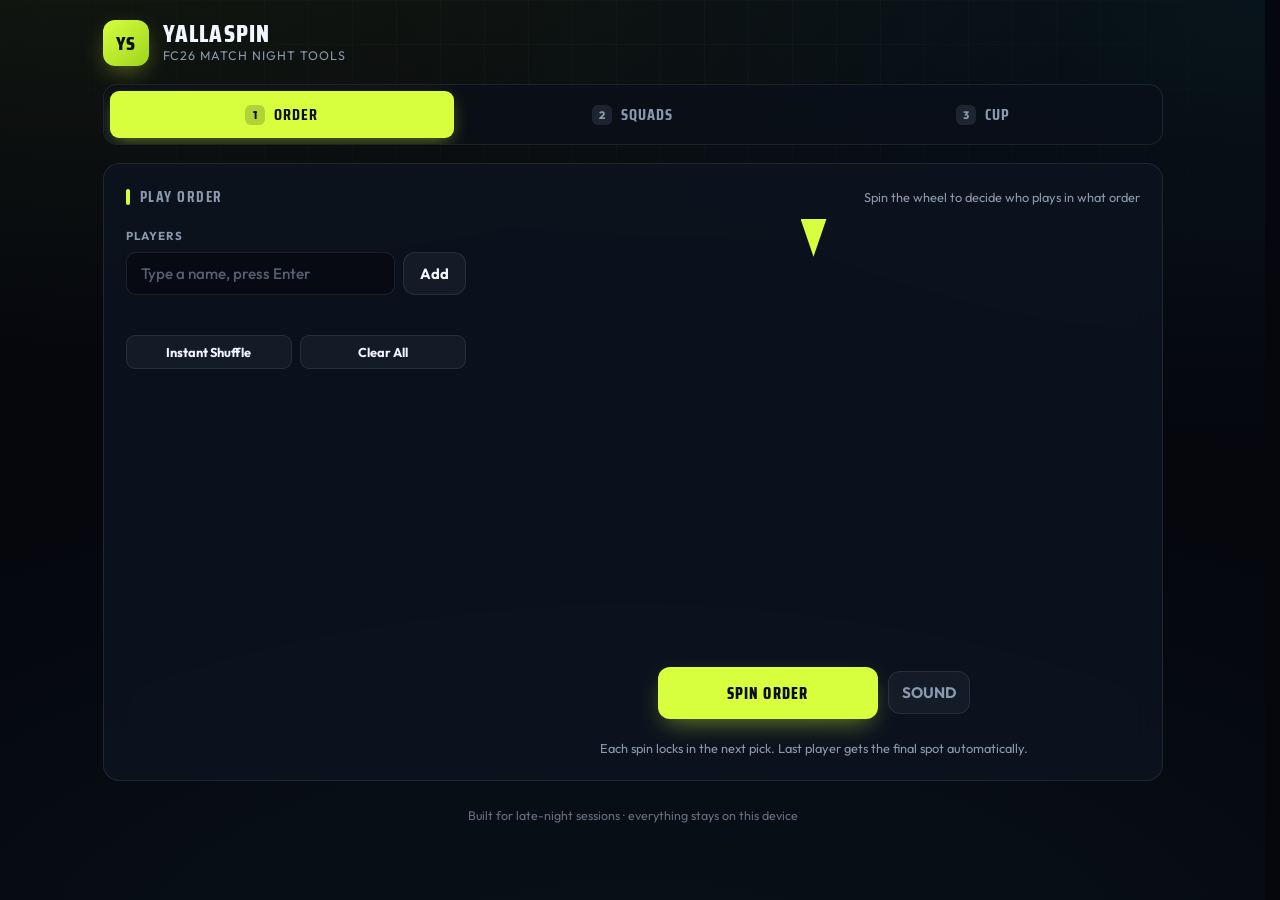
==== index.html @ de5d16e3 "rename app to YallaSpin" ====
<!DOCTYPE html>
<html lang="en">

<head>
  <meta charset="UTF-8" />
  <title>YallaSpin — FC26 Match Night</title>
  <meta name="viewport" content="width=device-width, initial-scale=1" />
  <meta name="description" content="Spin for order, draw your clubs, run the cup. YallaSpin sets up your FC26 match night in seconds." />
  <meta name="theme-color" content="#05070d" />
  <link rel="icon"
    href="data:image/svg+xml,%3Csvg xmlns='http://www.w3.org/2000/svg' viewBox='0 0 64 64'%3E%3Crect width='64' height='64' rx='14' fill='%23d7ff3e'/%3E%3Ctext x='32' y='42' font-family='Arial Black,sans-serif' font-size='24' font-weight='900' text-anchor='middle' fill='%230a0f1a'%3EYS%3C/text%3E%3C/svg%3E" />
  <link rel="stylesheet" href="style.css" />
</head>

<body>
  <div class="app">
    <!-- ========= HEADER ========= -->
    <header class="topbar">
      <div class="brand">
        <div class="brand-mark">YS</div>
        <div class="brand-text">
          <h1>YallaSpin</h1>
          <p>FC26 Match Night Tools</p>
        </div>
      </div>
    </header>

    <!-- ========= MODE TABS ========= -->
    <nav class="tabs" id="mode-tabs">
      <button type="button" class="active" data-tab="wheel" id="tab-btn-wheel">
        <span class="tab-step">1</span> Order
      </button>
      <button type="button" data-tab="picker" id="tab-btn-picker">
        <span class="tab-step">2</span> Squads
      </button>
      <button type="button" data-tab="tournament" id="tab-btn-tournament">
        <span class="tab-step">3</span> Cup
      </button>
    </nav>

    <!-- ========= TAB 1: PLAYER ORDER (WHEEL) ========= -->
    <main id="tab-wheel">
      <section class="card">
        <div class="card-header">
          <div class="card-title">Play Order</div>
          <div class="card-sub">Spin the wheel to decide who plays in what order</div>
        </div>
        <div class="card-body">
          <div class="wheel-layout">
            <div class="roster-column">
              <div class="field-group">
                <label class="field-label" for="quick-add">Players</label>
                <div class="quick-add">
                  <input type="text" id="quick-add" placeholder="Type a name, press Enter" autocomplete="off"
                    maxlength="24" />
                  <button type="button" id="add-player-btn" class="btn-secondary">Add</button>
                </div>
                <div id="player-inputs" class="roster-list"></div>
                <div class="roster-actions">
                  <button type="button" id="instant-shuffle-btn" class="btn-secondary btn-sm">Instant Shuffle</button>
                  <button type="button" id="clear-players-btn" class="btn-secondary btn-sm">Clear All</button>
                </div>
              </div>
            </div>

            <div class="wheel-stage">
              <div class="wheel-canvas-wrap">
                <div class="wheel-pointer"></div>
                <canvas id="wheel-canvas"></canvas>
              </div>
              <div class="wheel-controls">
                <button type="button" id="spin-wheel-btn" class="btn-primary">Spin Order</button>
                <button type="button" id="mute-sound-btn" class="icon-toggle" title="Toggle sound">SOUND</button>
              </div>
              <p class="wheel-hint" id="wheel-hint">Each spin locks in the next pick. Last player gets the final spot
                automatically.</p>
            </div>
          </div>

          <div id="winner-results" class="order-panel hidden">
            <div class="card-header" style="margin-bottom: 12px">
              <div class="card-title">The Order</div>
            </div>
            <div id="winner-list" class="order-list"></div>
            <div class="order-actions">
              <button type="button" id="copy-order-btn" class="btn-secondary btn-sm">Copy Order</button>
              <button type="button" id="clear-wheel-btn" class="btn-secondary btn-sm">Reset Order</button>
            </div>
          </div>
        </div>
      </section>
    </main>

    <!-- ========= TAB 2: TEAM PICKER ========= -->
    <main id="tab-picker" class="hidden">
      <section class="card">
        <div class="card-header">
          <div class="card-title">Squad Settings</div>
          <div class="card-sub">Player names carry over from the Order tab</div>
        </div>
        <div class="card-body">
          <div class="settings-grid">
            <div class="field-group">
              <label for="player-count" class="field-label">Number of Players</label>
              <input type="number" id="player-count" min="2" max="32" value="4" />
            </div>

            <div class="field-group">
              <label for="teams-per-player" class="field-label">Teams per Player</label>
              <input type="number" id="teams-per-player" min="1" max="5" value="1" />
            </div>

            <div class="field-group">
              <label class="field-label">Star Rating Range</label>
              <div class="rating-range">
                <select id="rating-min"></select>
                <span>&rarr;</span>
                <select id="rating-max"></select>
              </div>
            </div>
          </div>

          <div class="field-group field-full">
            <div class="field-label" style="display: flex; align-items: center; justify-content: space-between">
              <span>Leagues / Pools</span>
              <span class="league-toolbar">
                <button type="button" id="select-all-leagues" class="btn-ghost-danger btn-sm">All</button>
                <button type="button" id="clear-leagues" class="btn-ghost-danger btn-sm">None</button>
              </span>
            </div>
            <div id="league-list" class="league-list"></div>
          </div>

          <div class="toggle-row">
            <div class="toggle-item">
              <label class="toggle-label">
                <input type="checkbox" id="one-per-league" />
                One team per league
              </label>
            </div>
            <p class="hint">Everyone gets a club from a different league. Works with 1 team per player.</p>
          </div>

          <div class="actions-row">
            <button type="button" id="generate-btn" class="btn-primary">Spin Squads</button>
            <button type="button" id="clear-settings-btn" class="btn-secondary">Reset Everything</button>
          </div>

          <p id="message" class="message"></p>
        </div>
      </section>

      <section class="card">
        <div class="card-header">
          <div class="card-title">Your Squads</div>
          <div class="card-sub">Lock a squad to keep it on the next spin</div>
        </div>
        <div class="card-body">
          <div id="results" class="fut-grid">
            <p class="placeholder">Set your filters and hit <strong>SPIN SQUADS</strong></p>
          </div>
        </div>
      </section>
    </main>

    <!-- ========= TAB 3: TOURNAMENT ========= -->
    <main id="tab-tournament" class="hidden">
      <section class="card cup-setup" id="cup-setup-card">
        <header class="card-header">
          <div class="cup-setup-heading">
            <div class="card-title">Cup Setup</div>
            <div class="card-sub" id="cup-setup-sub">Built from your squads in step 2</div>
          </div>
          <button type="button" id="cup-setup-toggle" class="btn-secondary btn-sm cup-setup-toggle"
            aria-expanded="true" aria-controls="cup-setup-body">Hide</button>
        </header>
        <div class="card-body cup-setup-body" id="cup-setup-body">
          <div class="field-group">
            <span class="field-label">Who's Playing</span>
            <div class="participants-box">
              <div class="participants-hint" id="tournament-hint">
                <span>No squads yet &mdash; spin squads in step 2 first.</span>
              </div>
              <div id="participant-preview" class="participant-chips"></div>
            </div>
          </div>

          <div class="field-group">
            <span class="field-label">Format</span>
            <div class="format-seg" id="format-cards">
              <label class="format-seg-item">
                <input type="radio" name="tournament-type" value="knockout" checked>
                <span class="format-name">Knockout</span>
                <span class="format-desc">Win or go home &mdash; byes handled automatically</span>
              </label>
              <label class="format-seg-item">
                <input type="radio" name="tournament-type" value="groups">
                <span class="format-name">League Night</span>
                <span class="format-desc">One table, everyone plays everyone</span>
              </label>
              <label class="format-seg-item">
                <input type="radio" name="tournament-type" value="groups-knockout">
                <span class="format-name">Champions</span>
                <span class="format-desc">Groups first, then top two cross over</span>
              </label>
            </div>
          </div>

          <div class="cup-options">
            <label class="toggle-label">
              <input type="checkbox" id="groups-home-away" />
              Double-Leg Group Stage
            </label>
            <label class="toggle-label">
              <input type="checkbox" id="knockout-home-away" />
              Two-Legged Knockouts
            </label>
          </div>

          <div class="actions-row">
            <button type="button" id="tournament-use-last" class="btn-primary">Generate Cup</button>
            <button type="button" id="tournament-clear" class="btn-secondary">Reset Cup</button>
          </div>

          <p id="tournament-setup-message" class="message"></p>
        </div>
      </section>

      <section class="card hidden" id="groups-card">
        <div class="card-header">
          <div class="card-title">Group Stage</div>
          <div class="card-sub">Enter scores as you play &mdash; tables update live</div>
        </div>
        <div class="card-body">
          <div id="groups-legend"></div>
          <div id="groups-container" class="groups-grid"></div>
          <div id="groups-footer" class="groups-footer hidden">
            <button type="button" id="draw-knockout-btn" class="btn-primary">Draw Knockout From Standings</button>
          </div>
        </div>
      </section>

      <section class="card hidden" id="knockout-card">
        <div class="card-header">
          <div class="card-title">Knockout</div>
          <div class="card-sub">Tap in scores &mdash; winners advance automatically</div>
        </div>
        <div class="card-body">
          <div id="knockout-container"></div>
        </div>
      </section>
    </main>

    <footer class="app-footer">Built for late-night sessions &middot; everything stays on this device</footer>
  </div>

  <!-- ========= WINNER MODAL ========= -->
  <div id="winner-modal" class="modal-overlay hidden">
    <div class="modal-content">
      <div class="modal-kicker">On The Clock</div>
      <div id="modal-winner-rank">#1</div>
      <h2 id="modal-winner-name">Player</h2>
      <p class="modal-sub" id="modal-winner-sub">steps up first</p>
      <button type="button" id="close-modal-btn" class="btn-primary">Continue</button>
    </div>
  </div>

  <canvas id="confetti-canvas"></canvas>

  <script type="module" src="main.js"></script>
</body>

</html>
---- style.css ----
@import url("https://fonts.googleapis.com/css2?family=Outfit:wght@400;500;600;700;800&family=Saira+Condensed:wght@600;700;800&display=swap");

:root {
  --bg: #05070d;
  --bg-soft: #0a0f1a;
  --card: rgba(13, 20, 32, 0.82);
  --card-solid: #0d1420;
  --card-raised: rgba(20, 30, 48, 0.9);
  --line: rgba(148, 163, 184, 0.14);
  --line-bright: rgba(148, 163, 184, 0.3);
  --volt: #d7ff3e;
  --volt-soft: rgba(215, 255, 62, 0.12);
  --cyan: #38e1ff;
  --cyan-soft: rgba(56, 225, 255, 0.1);
  --text: #f2f6ff;
  --dim: #8b98ad;
  --danger: #ff5470;
  --danger-soft: rgba(255, 84, 112, 0.1);
  --gold: #ffd24a;
  --silver: #c9d4e3;
  --bronze: #e0955c;
  --radius: 16px;
  --radius-sm: 10px;
  --font-body: "Outfit", sans-serif;
  --font-display: "Saira Condensed", "Outfit", sans-serif;
}

* {
  box-sizing: border-box;
  margin: 0;
  padding: 0;
  font-family: var(--font-body);
}

html {
  scrollbar-gutter: stable;
}

body {
  min-height: 100vh;
  background-color: var(--bg);
  background-image:
    radial-gradient(ellipse 80% 50% at 10% -10%, rgba(215, 255, 62, 0.07), transparent),
    radial-gradient(ellipse 70% 50% at 100% 0%, rgba(56, 225, 255, 0.06), transparent),
    radial-gradient(ellipse 90% 60% at 50% 110%, rgba(56, 225, 255, 0.05), transparent);
  background-attachment: fixed;
  color: var(--text);
  line-height: 1.5;
  padding: 20px 16px 40px;
}

body::before {
  content: "";
  position: fixed;
  inset: 0;
  background-image:
    linear-gradient(rgba(148, 163, 184, 0.035) 1px, transparent 1px),
    linear-gradient(90deg, rgba(148, 163, 184, 0.035) 1px, transparent 1px);
  background-size: 44px 44px;
  mask-image: radial-gradient(ellipse 90% 70% at 50% 0%, black 20%, transparent 75%);
  -webkit-mask-image: radial-gradient(ellipse 90% 70% at 50% 0%, black 20%, transparent 75%);
  pointer-events: none;
  z-index: 0;
}

.display {
  font-family: var(--font-display);
  text-transform: uppercase;
  letter-spacing: 0.03em;
}

.hidden {
  display: none !important;
}

/* ========= APP SHELL ========= */
.app {
  position: relative;
  z-index: 1;
  width: 100%;
  max-width: 1060px;
  margin: 0 auto;
  display: flex;
  flex-direction: column;
  gap: 18px;
  animation: appIn 0.5s cubic-bezier(0.16, 1, 0.3, 1);
}

@keyframes appIn {
  from {
    opacity: 0;
    transform: translateY(14px);
  }
  to {
    opacity: 1;
    transform: translateY(0);
  }
}

/* ========= TOP BAR ========= */
.topbar {
  display: flex;
  align-items: center;
  justify-content: space-between;
  gap: 16px;
  flex-wrap: wrap;
}

.brand {
  display: flex;
  align-items: center;
  gap: 14px;
}

.brand-mark {
  width: 46px;
  height: 46px;
  border-radius: 12px;
  background: linear-gradient(135deg, var(--volt), #9fd41e);
  color: #0a0f1a;
  font-family: var(--font-display);
  font-weight: 800;
  font-size: 1.25rem;
  display: grid;
  place-items: center;
  box-shadow: 0 8px 24px -6px rgba(215, 255, 62, 0.45);
}

.brand-text h1 {
  font-family: var(--font-display);
  font-size: 1.55rem;
  font-weight: 800;
  text-transform: uppercase;
  letter-spacing: 0.05em;
  line-height: 1.1;
}

.brand-text p {
  font-size: 0.78rem;
  color: var(--dim);
  letter-spacing: 0.08em;
  text-transform: uppercase;
}

/* ========= TABS ========= */
.tabs {
  display: flex;
  gap: 6px;
  padding: 6px;
  background: rgba(10, 15, 26, 0.8);
  border: 1px solid var(--line);
  border-radius: 14px;
  overflow-x: auto;
  scrollbar-width: none;
  backdrop-filter: blur(12px);
}

.tabs::-webkit-scrollbar {
  display: none;
}

.tabs button {
  flex: 1;
  min-width: max-content;
  display: inline-flex;
  align-items: center;
  justify-content: center;
  gap: 9px;
  padding: 11px 18px;
  border: none;
  border-radius: 9px;
  background: transparent;
  color: var(--dim);
  font-family: var(--font-display);
  font-size: 1rem;
  font-weight: 700;
  text-transform: uppercase;
  letter-spacing: 0.06em;
  cursor: pointer;
  transition: all 0.2s ease;
  white-space: nowrap;
}

.tabs button:hover {
  color: var(--text);
  background: rgba(148, 163, 184, 0.07);
}

.tabs button.active {
  background: var(--volt);
  color: #0a0f1a;
  box-shadow: 0 6px 18px -4px rgba(215, 255, 62, 0.45);
}

.tab-step {
  width: 20px;
  height: 20px;
  border-radius: 6px;
  display: inline-grid;
  place-items: center;
  font-family: var(--font-body);
  font-size: 0.68rem;
  font-weight: 800;
  background: rgba(148, 163, 184, 0.15);
  color: inherit;
}

.tabs button.active .tab-step {
  background: rgba(10, 15, 26, 0.18);
}

/* ========= CARDS ========= */
.card {
  background: var(--card);
  border: 1px solid var(--line);
  border-radius: var(--radius);
  padding: 22px;
  backdrop-filter: blur(14px);
  transition: border-color 0.2s ease;
}

.card + .card,
main > .card + .card {
  margin-top: 18px;
}

.card-header {
  display: flex;
  align-items: center;
  justify-content: space-between;
  gap: 12px;
  margin-bottom: 18px;
}

.card-title {
  display: flex;
  align-items: center;
  gap: 10px;
  font-family: var(--font-display);
  font-size: 0.95rem;
  font-weight: 700;
  text-transform: uppercase;
  letter-spacing: 0.1em;
  color: var(--dim);
}

.card-title::before {
  content: "";
  width: 4px;
  height: 16px;
  border-radius: 2px;
  background: var(--volt);
}

.card-sub {
  font-size: 0.8rem;
  color: var(--dim);
}

.card-body {
  display: flex;
  flex-direction: column;
  gap: 16px;
}

/* ========= FORMS ========= */
.settings-grid {
  display: grid;
  grid-template-columns: repeat(auto-fit, minmax(180px, 1fr));
  gap: 16px;
}

.field-group {
  display: flex;
  flex-direction: column;
  gap: 8px;
}

.field-group.field-full {
  grid-column: 1 / -1;
}

.field-label {
  font-size: 0.72rem;
  font-weight: 700;
  text-transform: uppercase;
  letter-spacing: 0.1em;
  color: var(--dim);
}

input[type="number"],
input[type="text"],
select {
  width: 100%;
  padding: 11px 14px;
  border-radius: var(--radius-sm);
  border: 1px solid var(--line);
  background: rgba(5, 7, 13, 0.6);
  color: var(--text);
  font-size: 0.95rem;
  font-weight: 500;
  outline: none;
  transition: border-color 0.2s ease, box-shadow 0.2s ease;
}

input[type="number"]::-webkit-outer-spin-button,
input[type="number"]::-webkit-inner-spin-button {
  -webkit-appearance: none;
  margin: 0;
}

input[type="number"] {
  -moz-appearance: textfield;
  appearance: textfield;
}

select {
  appearance: none;
  -webkit-appearance: none;
  background-image: url("data:image/svg+xml,%3Csvg xmlns='http://www.w3.org/2000/svg' width='12' height='8' viewBox='0 0 12 8'%3E%3Cpath d='M1 1l5 5 5-5' stroke='%238b98ad' stroke-width='2' fill='none' stroke-linecap='round'/%3E%3C/svg%3E");
  background-repeat: no-repeat;
  background-position: right 14px center;
  padding-right: 36px;
  cursor: pointer;
}

input:focus,
select:focus {
  border-color: var(--volt);
  box-shadow: 0 0 0 3px rgba(215, 255, 62, 0.15);
}

input::placeholder {
  color: rgba(139, 152, 173, 0.6);
}

.rating-range {
  display: flex;
  align-items: center;
  gap: 8px;
}

.rating-range span {
  color: var(--dim);
  font-weight: 700;
}

/* Toggle switch */
.toggle-row {
  display: flex;
  flex-wrap: wrap;
  gap: 12px 28px;
  padding: 16px 18px;
  background: rgba(5, 7, 13, 0.45);
  border: 1px dashed var(--line);
  border-radius: var(--radius-sm);
}

.toggle-item {
  display: flex;
  align-items: center;
  gap: 12px;
}

.toggle-label {
  display: flex;
  align-items: center;
  gap: 12px;
  font-weight: 600;
  font-size: 0.92rem;
  cursor: pointer;
  user-select: none;
}

.toggle-label input[type="checkbox"] {
  appearance: none;
  -webkit-appearance: none;
  width: 42px;
  height: 24px;
  border-radius: 100px;
  background: #1b2536;
  border: 1px solid var(--line);
  position: relative;
  cursor: pointer;
  transition: all 0.25s ease;
  flex-shrink: 0;
}

.toggle-label input[type="checkbox"]::after {
  content: "";
  position: absolute;
  top: 2px;
  left: 2px;
  width: 18px;
  height: 18px;
  border-radius: 50%;
  background: #8b98ad;
  transition: all 0.25s cubic-bezier(0.34, 1.56, 0.64, 1);
}

.toggle-label input[type="checkbox"]:checked {
  background: var(--volt);
  border-color: var(--volt);
}

.toggle-label input[type="checkbox"]:checked::after {
  left: 20px;
  background: #0a0f1a;
}

.hint {
  font-size: 0.8rem;
  color: var(--dim);
}

/* ========= LEAGUE CHIPS ========= */
.league-toolbar {
  display: flex;
  gap: 8px;
}

.league-list {
  display: flex;
  flex-wrap: wrap;
  gap: 8px;
}

.league-chip {
  display: inline-flex;
  align-items: center;
  gap: 8px;
  padding: 9px 14px;
  border-radius: var(--radius-sm);
  background: rgba(5, 7, 13, 0.5);
  border: 1px solid var(--line);
  font-size: 0.86rem;
  font-weight: 600;
  cursor: pointer;
  user-select: none;
  transition: all 0.18s ease;
}

.league-chip input {
  display: none;
}

.league-chip .chip-count {
  font-size: 0.72rem;
  font-weight: 800;
  color: var(--dim);
  background: rgba(148, 163, 184, 0.12);
  padding: 1px 7px;
  border-radius: 100px;
}

.league-chip:hover {
  border-color: var(--line-bright);
  transform: translateY(-1px);
}

.league-chip:has(input:checked) {
  background: var(--volt-soft);
  border-color: rgba(215, 255, 62, 0.55);
  color: var(--volt);
}

.league-chip:has(input:checked) .chip-count {
  background: rgba(215, 255, 62, 0.15);
  color: var(--volt);
}

.league-chip:has(input:checked)::before {
  content: "";
  width: 7px;
  height: 7px;
  border-radius: 50%;
  background: var(--volt);
  box-shadow: 0 0 8px rgba(215, 255, 62, 0.8);
}

/* ========= BUTTONS ========= */
button {
  padding: 12px 22px;
  border-radius: 12px;
  font-size: 0.92rem;
  font-weight: 700;
  cursor: pointer;
  border: 1px solid transparent;
  transition: all 0.18s ease;
  display: inline-flex;
  align-items: center;
  justify-content: center;
  gap: 8px;
  user-select: none;
}

button:disabled {
  opacity: 0.45;
  cursor: not-allowed;
  transform: none !important;
  box-shadow: none !important;
}

.btn-primary {
  background: var(--volt);
  color: #0a0f1a;
  font-family: var(--font-display);
  font-size: 1.02rem;
  font-weight: 800;
  text-transform: uppercase;
  letter-spacing: 0.07em;
  box-shadow: 0 10px 24px -8px rgba(215, 255, 62, 0.5);
}

.btn-primary:hover:not(:disabled) {
  transform: translateY(-2px);
  filter: brightness(1.06);
  box-shadow: 0 14px 28px -8px rgba(215, 255, 62, 0.55);
}

.btn-primary:active:not(:disabled) {
  transform: translateY(0);
}

.btn-secondary {
  background: rgba(148, 163, 184, 0.07);
  color: var(--text);
  border-color: var(--line);
}

.btn-secondary:hover:not(:disabled) {
  background: rgba(148, 163, 184, 0.14);
  border-color: var(--line-bright);
}

.btn-ghost-danger {
  background: transparent;
  color: var(--dim);
  border-color: transparent;
  padding: 8px 10px;
  border-radius: 8px;
}

.btn-ghost-danger:hover:not(:disabled) {
  color: var(--danger);
  background: var(--danger-soft);
}

.btn-sm {
  padding: 8px 14px;
  font-size: 0.8rem;
  border-radius: 9px;
}

.actions-row {
  display: flex;
  flex-wrap: wrap;
  gap: 12px;
}

/* ========= STATUS MESSAGES ========= */
.message {
  display: none;
  padding: 12px 16px;
  border-radius: var(--radius-sm);
  font-size: 0.88rem;
  font-weight: 600;
  border-left: 3px solid transparent;
}

.message:not(:empty) {
  display: block;
}

.message--error {
  background: var(--danger-soft);
  border-left-color: var(--danger);
  color: #ffaabb;
}

.message--success {
  background: var(--volt-soft);
  border-left-color: var(--volt);
  color: var(--volt);
}

/* ========= WHEEL TAB ========= */
.wheel-layout {
  display: grid;
  grid-template-columns: 340px 1fr;
  gap: 22px;
  align-items: start;
}

@media (max-width: 820px) {
  .wheel-layout {
    grid-template-columns: 1fr;
  }
}

.roster-list {
  display: flex;
  flex-direction: column;
  gap: 8px;
}

.roster-item {
  display: flex;
  align-items: center;
  gap: 10px;
  padding: 4px 4px 4px 12px;
  background: rgba(5, 7, 13, 0.5);
  border: 1px solid var(--line);
  border-radius: var(--radius-sm);
  transition: border-color 0.2s ease;
  animation: rowIn 0.25s ease-out backwards;
}

@keyframes rowIn {
  from {
    opacity: 0;
    transform: translateX(-8px);
  }
  to {
    opacity: 1;
    transform: translateX(0);
  }
}

.roster-item:hover {
  border-color: var(--line-bright);
}

.roster-dot {
  width: 10px;
  height: 10px;
  border-radius: 50%;
  flex-shrink: 0;
}

.roster-item input {
  flex: 1;
  min-width: 0;
  border: none;
  background: transparent;
  padding: 9px 4px;
  font-weight: 600;
}

.roster-item input:focus {
  box-shadow: none;
}

.quick-add {
  display: flex;
  gap: 8px;
  margin-bottom: 12px;
}

.quick-add input {
  flex: 1;
}

.quick-add button {
  padding: 11px 16px;
}

.roster-actions {
  display: flex;
  gap: 8px;
  margin-top: 12px;
}

.roster-actions button {
  flex: 1;
}

.wheel-stage {
  display: flex;
  flex-direction: column;
  align-items: center;
  gap: 20px;
}

.wheel-canvas-wrap {
  position: relative;
  width: 100%;
  max-width: 420px;
  aspect-ratio: 1;
}

#wheel-canvas {
  width: 100%;
  height: 100%;
  filter: drop-shadow(0 20px 40px rgba(0, 0, 0, 0.55));
}

.wheel-pointer {
  position: absolute;
  top: -8px;
  left: 50%;
  transform: translateX(-50%);
  width: 26px;
  height: 38px;
  background: var(--volt);
  clip-path: polygon(0% 0%, 100% 0%, 50% 100%);
  z-index: 10;
  filter: drop-shadow(0 6px 10px rgba(0, 0, 0, 0.5));
}

.wheel-controls {
  display: flex;
  align-items: center;
  gap: 10px;
}

#spin-wheel-btn {
  min-width: 220px;
}

.icon-toggle {
  padding: 11px 13px;
  border-radius: 12px;
  background: rgba(148, 163, 184, 0.07);
  border: 1px solid var(--line);
  color: var(--dim);
  font-size: 0.95rem;
}

.icon-toggle.on {
  color: var(--volt);
  border-color: rgba(215, 255, 62, 0.4);
  background: var(--volt-soft);
}

.wheel-hint {
  font-size: 0.8rem;
  color: var(--dim);
  text-align: center;
}

/* Order results */
.order-panel {
  margin-top: 18px;
}

.order-list {
  display: flex;
  flex-direction: column;
  gap: 8px;
}

.order-row {
  display: flex;
  align-items: center;
  gap: 14px;
  padding: 12px 16px;
  background: rgba(5, 7, 13, 0.5);
  border: 1px solid var(--line);
  border-radius: var(--radius-sm);
  animation: rowIn 0.3s ease-out backwards;
}

.rank-badge {
  width: 34px;
  height: 34px;
  border-radius: 10px;
  display: grid;
  place-items: center;
  font-family: var(--font-display);
  font-weight: 800;
  font-size: 1rem;
  background: rgba(148, 163, 184, 0.12);
  color: var(--dim);
  flex-shrink: 0;
}

.rank-badge--1 { background: var(--volt); color: #0a0f1a; box-shadow: 0 4px 14px -2px rgba(215, 255, 62, 0.5); }
.rank-badge--2 { background: var(--silver); color: #0a0f1a; }
.rank-badge--3 { background: var(--bronze); color: #0a0f1a; }

.order-name {
  font-weight: 700;
  font-size: 1rem;
  flex: 1;
}

.order-tag {
  font-size: 0.72rem;
  font-weight: 700;
  text-transform: uppercase;
  letter-spacing: 0.08em;
  color: var(--dim);
}

.order-actions {
  display: flex;
  gap: 10px;
  margin-top: 14px;
}

.order-actions button {
  flex: 1;
}

/* ========= TEAM PICKER ========= */
.fut-grid {
  display: grid;
  grid-template-columns: repeat(auto-fill, minmax(min(100%, 250px), 1fr));
  gap: 16px;
}

.placeholder {
  grid-column: 1 / -1;
  text-align: center;
  padding: 48px 20px;
  color: var(--dim);
  border: 1px dashed var(--line);
  border-radius: var(--radius);
  font-size: 0.92rem;
}

.placeholder strong {
  color: var(--volt);
}

.fut-card {
  position: relative;
  display: flex;
  flex-direction: column;
  gap: 12px;
  padding: 16px;
  border-radius: 16px;
  background: linear-gradient(165deg, rgba(21, 31, 50, 0.95), rgba(9, 13, 22, 0.97));
  border: 1px solid var(--line);
  overflow: hidden;
  animation: cardIn 0.45s cubic-bezier(0.16, 1, 0.3, 1) backwards;
  transition: transform 0.2s ease, border-color 0.2s ease, box-shadow 0.2s ease;
}

@keyframes cardIn {
  from {
    opacity: 0;
    transform: translateY(16px) scale(0.97);
  }
  to {
    opacity: 1;
    transform: translateY(0) scale(1);
  }
}

.fut-card:hover {
  transform: translateY(-3px);
  border-color: var(--line-bright);
}

.fut-card--locked {
  border-color: rgba(215, 255, 62, 0.55);
  box-shadow: 0 0 0 1px rgba(215, 255, 62, 0.3), 0 12px 32px -12px rgba(215, 255, 62, 0.22);
}

.fut-card--locked::before {
  content: "";
  position: absolute;
  top: 0;
  left: 0;
  right: 0;
  height: 3px;
  background: linear-gradient(90deg, var(--volt), var(--cyan));
}

.fut-headrow {
  display: flex;
  align-items: center;
  justify-content: space-between;
  gap: 10px;
}

.fut-rank-chip {
  font-family: var(--font-display);
  font-weight: 800;
  font-size: 0.82rem;
  color: #0a0f1a;
  background: var(--volt);
  padding: 2px 10px;
  border-radius: 7px;
  letter-spacing: 0.04em;
  line-height: 1.4;
}

.fut-stars {
  margin-left: auto;
  font-family: var(--font-display);
  font-size: 1.05rem;
  font-weight: 800;
  color: var(--volt);
  line-height: 1;
}

.fut-stars small {
  font-size: 0.72rem;
  opacity: 0.75;
}

.fut-identity {
  display: flex;
  align-items: center;
  gap: 14px;
}

.fut-crest {
  width: 50px;
  height: 56px;
  object-fit: contain;
  flex-shrink: 0;
  filter: drop-shadow(0 4px 8px rgba(0, 0, 0, 0.45));
}

.fut-idtext {
  min-width: 0;
}

.fut-team {
  font-family: var(--font-display);
  font-size: 1.35rem;
  font-weight: 800;
  text-transform: uppercase;
  letter-spacing: 0.02em;
  line-height: 1.15;
}

.fut-league {
  font-size: 0.78rem;
  color: var(--dim);
  font-weight: 500;
  margin-top: 2px;
}

.fut-owner {
  display: flex;
  align-items: center;
  gap: 9px;
  padding: 8px 12px;
  background: rgba(215, 255, 62, 0.06);
  border: 1px solid rgba(215, 255, 62, 0.16);
  border-radius: 10px;
  font-size: 0.86rem;
  font-weight: 700;
}

.fut-owner::before {
  content: "";
  width: 7px;
  height: 7px;
  border-radius: 50%;
  background: var(--volt);
  box-shadow: 0 0 8px rgba(215, 255, 62, 0.7);
  flex-shrink: 0;
}

.fut-owner span {
  overflow: hidden;
  text-overflow: ellipsis;
  white-space: nowrap;
}

.fut-extra {
  font-size: 0.74rem;
  color: var(--cyan);
  font-weight: 600;
  margin-top: -6px;
  padding: 0 2px;
}

.fut-footer {
  display: flex;
  gap: 8px;
  margin-top: auto;
}

.lock-btn {
  flex: 1;
  padding: 10px;
  font-size: 0.78rem;
  font-weight: 800;
  text-transform: uppercase;
  letter-spacing: 0.08em;
  border-radius: 10px;
  background: rgba(5, 7, 13, 0.5);
  border: 1px solid var(--line);
  color: var(--dim);
}

.lock-btn:hover {
  border-color: rgba(215, 255, 62, 0.5);
  color: var(--volt);
}

.lock-btn--active {
  background: var(--volt);
  border-color: var(--volt);
  color: #0a0f1a;
}

.lock-btn--active:hover {
  color: #0a0f1a;
  filter: brightness(1.05);
}

.reroll-btn {
  padding: 10px 14px;
  font-size: 0.78rem;
  font-weight: 800;
  text-transform: uppercase;
  letter-spacing: 0.05em;
  border-radius: 10px;
  background: rgba(56, 225, 255, 0.08);
  border: 1px solid rgba(56, 225, 255, 0.25);
  color: var(--cyan);
}

.reroll-btn:hover:not(:disabled) {
  background: rgba(56, 225, 255, 0.16);
}

.fut-card.flash {
  animation: flashCard 0.5s ease;
}

.fut-card--swap {
  animation: none;
}

@keyframes flashCard {
  0%, 100% { box-shadow: none; }
  40% { box-shadow: 0 0 0 3px rgba(56, 225, 255, 0.5); }
}

/* ========= TOURNAMENT ========= */

/* --- Cup setup --- */
.cup-setup-heading {
  display: flex;
  flex-direction: column;
  gap: 2px;
  min-width: 0;
}

.cup-setup-toggle {
  flex-shrink: 0;
  white-space: nowrap;
}

.cup-setup.is-collapsed .card-header {
  margin-bottom: 0;
}

.cup-setup.is-collapsed .cup-setup-body {
  display: none;
}

.participants-box {
  display: flex;
  flex-direction: column;
  gap: 10px;
  padding: 13px 15px;
  background: rgba(5, 7, 13, 0.45);
  border: 1px solid var(--line);
  border-radius: var(--radius-sm);
}

.participants-hint {
  font-size: 0.86rem;
  color: var(--dim);
}

.participants-hint strong {
  color: var(--text);
}

.participants-hint.ready strong {
  color: var(--volt);
}

#participant-preview {
  display: flex;
  flex-wrap: wrap;
  gap: 6px;
}

.p-chip {
  font-size: 0.72rem;
  font-weight: 600;
  color: var(--dim);
  background: rgba(148, 163, 184, 0.07);
  border: 1px solid var(--line);
  padding: 4px 10px;
  border-radius: 999px;
  max-width: 160px;
  overflow: hidden;
  text-overflow: ellipsis;
  white-space: nowrap;
}

.p-chip--more {
  color: var(--cyan);
  border-color: rgba(56, 225, 255, 0.3);
}

.format-seg {
  display: grid;
  grid-template-columns: repeat(auto-fit, minmax(min(100%, 175px), 1fr));
  gap: 8px;
}

.format-seg-item {
  position: relative;
  display: flex;
  flex-direction: column;
  gap: 3px;
  padding: 11px 13px;
  background: rgba(148, 163, 184, 0.04);
  border: 1px solid var(--line);
  border-radius: var(--radius-sm);
  cursor: pointer;
  transition: border-color 0.15s ease, background 0.15s ease;
}

.format-seg-item:hover {
  border-color: var(--line-bright);
}

.format-seg-item input {
  position: absolute;
  opacity: 0;
  pointer-events: none;
}

.format-name {
  font-family: var(--font-display);
  font-size: 0.98rem;
  font-weight: 800;
  text-transform: uppercase;
  letter-spacing: 0.06em;
}

.format-desc {
  font-size: 0.72rem;
  color: var(--dim);
  line-height: 1.4;
}

.format-seg-item:has(input:checked) {
  border-color: rgba(215, 255, 62, 0.65);
  background: var(--volt-soft);
}

.format-seg-item:has(input:checked) .format-name {
  color: var(--volt);
}

.cup-options {
  display: flex;
  flex-wrap: wrap;
  gap: 12px 28px;
  padding: 13px 16px;
  background: rgba(5, 7, 13, 0.35);
  border: 1px dashed var(--line);
  border-radius: var(--radius-sm);
}

/* --- Result spotlight --- */
.spotlight {
  animation: cardSpotlight 1.4s ease;
}

@keyframes cardSpotlight {
  0%, 100% { box-shadow: none; }
  25% { box-shadow: 0 0 0 3px rgba(215, 255, 62, 0.4); border-color: rgba(215, 255, 62, 0.6); }
}

/* --- Groups --- */
.groups-grid {
  display: grid;
  grid-template-columns: repeat(auto-fit, minmax(min(100%, 360px), 1fr));
  gap: 14px;
}

.group-slot {
  container-type: inline-size;
  display: flex;
}

.group-slot > .group-card {
  width: 100%;
}

.group-card {
  background: rgba(5, 7, 13, 0.45);
  border: 1px solid var(--line);
  border-radius: var(--radius);
  padding: 16px;
  display: flex;
  flex-direction: column;
  gap: 12px;
}

@container (min-width: 620px) {
  .group-slot > .group-card {
    display: grid;
    grid-template-columns: minmax(0, 1.15fr) minmax(0, 1fr);
    grid-template-areas:
      "title title"
      "matches table";
    column-gap: 22px;
    align-items: start;
  }

  .group-card > .group-title {
    grid-area: title;
  }

  .group-card > .match-list {
    grid-area: matches;
  }

  .group-card > .standings-wrap {
    grid-area: table;
    margin-top: 0;
    padding-top: 0;
    border-top: none;
  }
}

@container (max-width: 430px) {
  .standings th:nth-child(n+4):nth-child(-n+6),
  .standings td:nth-child(n+4):nth-child(-n+6) {
    display: none;
  }
}

.group-title {
  font-family: var(--font-display);
  font-size: 1rem;
  font-weight: 800;
  text-transform: uppercase;
  letter-spacing: 0.1em;
  color: var(--volt);
}

.match-list {
  display: flex;
  flex-direction: column;
  gap: 5px;
}

.round-label {
  font-size: 0.64rem;
  font-weight: 800;
  text-transform: uppercase;
  letter-spacing: 0.16em;
  color: var(--cyan);
  display: flex;
  align-items: center;
  gap: 10px;
  margin: 12px 2px 6px;
}

.round-label::after {
  content: "";
  flex: 1;
  height: 1px;
  background: linear-gradient(90deg, rgba(56, 225, 255, 0.35), transparent);
}

.match-row {
  position: relative;
  display: grid;
  grid-template-columns: minmax(0, 1fr) auto minmax(0, 1fr);
  align-items: center;
  gap: 10px;
  padding: 8px 11px;
  background: rgba(13, 20, 32, 0.65);
  border: 1px solid var(--line);
  border-radius: 9px;
  transition: border-color 0.15s ease, background 0.15s ease;
}

.leg-chip {
  position: absolute;
  top: -7px;
  right: 10px;
  font-size: 0.56rem;
  font-weight: 800;
  text-transform: uppercase;
  letter-spacing: 0.08em;
  color: var(--cyan);
  background: var(--card-solid);
  border: 1px solid rgba(56, 225, 255, 0.35);
  border-radius: 999px;
  padding: 1px 7px;
  pointer-events: none;
  z-index: 1;
}

.match-row:hover {
  border-color: var(--line-bright);
  background: rgba(20, 30, 48, 0.75);
}

.team-cell {
  display: flex;
  flex-direction: column;
  gap: 1px;
  min-width: 0;
}

.team-main {
  font-size: 0.88rem;
  font-weight: 600;
  display: -webkit-box;
  -webkit-line-clamp: 2;
  -webkit-box-orient: vertical;
  overflow: hidden;
  overflow-wrap: anywhere;
}

.match-row .team-main {
  font-size: 0.92rem;
  font-weight: 700;
}

.team-sub {
  font-size: 0.68rem;
  color: var(--dim);
  overflow: hidden;
  text-overflow: ellipsis;
  white-space: nowrap;
}

.team-main--winner { color: var(--volt); }
.team-main--tbd { color: var(--dim); font-style: italic; }

.score-cluster {
  display: flex;
  align-items: center;
  justify-content: center;
  gap: 6px;
}

.match-row .score-input {
  width: 40px;
  height: 34px;
}

.score-input {
  width: 44px;
  height: 36px;
  padding: 0 4px !important;
  text-align: center;
  font-size: 0.95rem;
  font-weight: 800;
  color: var(--text);
  background: #0a0f1a !important;
  border: 1px solid var(--line-bright) !important;
  border-radius: 8px !important;
  -moz-appearance: textfield;
  appearance: textfield;
  transition: border-color 0.15s ease, box-shadow 0.15s ease;
}

.score-input::-webkit-outer-spin-button,
.score-input::-webkit-inner-spin-button {
  -webkit-appearance: none;
  margin: 0;
}

.score-input:focus {
  outline: none;
  border-color: var(--volt) !important;
  box-shadow: 0 0 0 3px var(--volt-soft);
}

.match-dash {
  color: var(--dim);
  font-weight: 700;
}

.standings-wrap {
  overflow-x: auto;
  margin-top: 4px;
  padding-top: 14px;
  border-top: 1px dashed var(--line);
}

.standings-title {
  font-size: 0.64rem;
  font-weight: 800;
  text-transform: uppercase;
  letter-spacing: 0.16em;
  color: var(--volt);
  margin-bottom: 8px;
}

.standings {
  width: 100%;
  border-collapse: collapse;
  font-size: 0.85rem;
}

.standings th {
  text-align: center;
  padding: 6px 6px;
  font-size: 0.62rem;
  font-weight: 800;
  text-transform: uppercase;
  letter-spacing: 0.1em;
  color: var(--dim);
  border-bottom: 1px solid var(--line-bright);
}

.standings th.club {
  text-align: left;
  width: auto;
}

.standings th.pos {
  width: 26px;
}

.standings td {
  padding: 7px 6px;
  text-align: center;
  border-bottom: 1px solid rgba(148, 163, 184, 0.07);
}

.standings tbody tr:nth-child(even) td {
  background: rgba(148, 163, 184, 0.035);
}

.standings td.pos {
  font-size: 0.72rem;
  font-weight: 800;
  color: var(--dim);
}

.standings td.club {
  text-align: left;
  font-weight: 600;
  max-width: 190px;
}

.standings td.club .team-main {
  font-size: 0.85rem;
}

.standings tr:last-child td {
  border-bottom: none;
}

.standings .pts {
  font-weight: 800;
  font-size: 0.95rem;
  color: var(--volt);
}

.standings .gd-pos { color: var(--volt); }
.standings .gd-neg { color: var(--danger); }

.standings tr.qualifies td {
  background: rgba(215, 255, 62, 0.05);
}

.standings tr.qualifies td:first-child {
  box-shadow: inset 3px 0 0 var(--volt);
}

.standings tr.qualifies td.pos {
  color: var(--volt);
}

.bracket {
  display: flex;
  align-items: stretch;
  gap: 14px;
  overflow-x: auto;
  padding: 2px 2px 12px;
  scrollbar-width: thin;
  scrollbar-color: rgba(148, 163, 184, 0.3) transparent;
}

.bracket::-webkit-scrollbar,
.standings-wrap::-webkit-scrollbar {
  height: 8px;
  width: 8px;
}

.bracket::-webkit-scrollbar-thumb,
.standings-wrap::-webkit-scrollbar-thumb {
  background: rgba(148, 163, 184, 0.25);
  border-radius: 999px;
}

.bracket::-webkit-scrollbar-track,
.standings-wrap::-webkit-scrollbar-track {
  background: transparent;
}

.bracket-col {
  min-width: 240px;
  flex: 1 0 240px;
  display: flex;
  flex-direction: column;
  gap: 12px;
  scroll-margin-left: 4px;
}

.bracket-col-title {
  font-family: var(--font-display);
  font-size: 0.85rem;
  font-weight: 800;
  text-transform: uppercase;
  letter-spacing: 0.1em;
  color: var(--dim);
  text-align: center;
  padding-bottom: 8px;
  border-bottom: 1px solid var(--line);
  margin-bottom: 4px;
  transition: color 0.2s ease, border-color 0.2s ease;
}

.bracket-col.active .bracket-col-title {
  color: var(--volt);
  border-color: rgba(215, 255, 62, 0.35);
}

.bracket-ties {
  display: flex;
  flex-direction: column;
  justify-content: space-around;
  gap: 10px;
  flex: 1;
}

.tie-card {
  background: rgba(5, 7, 13, 0.5);
  border: 1px solid var(--line);
  border-radius: 12px;
  padding: 11px 12px;
  display: flex;
  flex-direction: column;
  gap: 7px;
}

.tie-card--done {
  border-color: rgba(215, 255, 62, 0.35);
}

.tie-leg {
  display: grid;
  grid-template-columns: minmax(0, 1fr) auto minmax(0, 1fr);
  align-items: center;
  gap: 7px;
}

.team-cell--right {
  align-items: flex-end;
  text-align: right;
}

.tie-leg .score-input {
  width: 40px;
  height: 32px;
  font-size: 0.9rem;
}

.tie-pens {
  display: flex;
  align-items: center;
  justify-content: center;
  gap: 7px;
  padding-top: 6px;
  margin-top: 2px;
  border-top: 1px dashed var(--line);
}

.tie-pens label {
  font-size: 0.66rem;
  font-weight: 800;
  text-transform: uppercase;
  letter-spacing: 0.1em;
  color: var(--dim);
}

.tie-pens .score-input {
  width: 38px;
  height: 28px;
  padding: 4px !important;
  font-size: 0.8rem;
}

.tie-agg {
  text-align: center;
  font-size: 0.75rem;
  font-weight: 700;
  color: var(--cyan);
}

.tie-winner {
  text-align: center;
  font-size: 0.72rem;
  font-weight: 800;
  text-transform: uppercase;
  letter-spacing: 0.06em;
  color: var(--volt);
  background: var(--volt-soft);
  padding: 5px;
  border-radius: 7px;
}

.third-place {
  margin-top: 16px;
  border-color: rgba(56, 225, 255, 0.3);
}

/* ========= TIE HEADER / BADGES ========= */
.tie-head {
  display: flex;
  align-items: center;
  justify-content: space-between;
  gap: 8px;
}

.tie-badge {
  font-size: 0.64rem;
  font-weight: 800;
  text-transform: uppercase;
  letter-spacing: 0.12em;
  color: var(--dim);
}

.tie-flag {
  font-size: 0.6rem;
  font-weight: 800;
  text-transform: uppercase;
  letter-spacing: 0.1em;
  color: var(--cyan);
  background: var(--cyan-soft);
  padding: 3px 8px;
  border-radius: 999px;
}

.tie-card--bye {
  opacity: 0.75;
  border-style: dashed;
}

/* ========= ROUND NAV ========= */
.bracket-nav {
  position: sticky;
  top: 0;
  z-index: 5;
  display: flex;
  align-items: center;
  gap: 12px;
  flex-wrap: wrap;
  margin: -6px -6px 12px;
  padding: 8px 10px;
  background: rgba(13, 20, 32, 0.92);
  backdrop-filter: blur(8px);
  border: 1px solid var(--line);
  border-radius: 10px;
}

.bracket-nav-label {
  font-size: 0.66rem;
  font-weight: 800;
  text-transform: uppercase;
  letter-spacing: 0.14em;
  color: var(--dim);
}

.round-chips {
  display: flex;
  flex-wrap: wrap;
  gap: 6px;
}

.round-chip {
  border: 1px solid var(--line);
  background: transparent;
  color: var(--dim);
  font-weight: 700;
  font-size: 0.74rem;
  padding: 6px 14px;
  border-radius: 999px;
  cursor: pointer;
  transition: all 0.15s ease;
}

.round-chip:hover {
  color: var(--text);
  border-color: var(--line-bright);
}

.round-chip.active {
  background: var(--volt);
  border-color: var(--volt);
  color: #0a0f1a;
}

/* ========= CHAMPION BANNER ========= */
.champion-banner {
  position: relative;
  overflow: hidden;
  text-align: center;
  background: linear-gradient(170deg, rgba(215, 255, 62, 0.14), rgba(56, 225, 255, 0.08));
  border: 1px solid rgba(215, 255, 62, 0.45);
  border-radius: var(--radius);
  padding: 22px 18px 20px;
  margin-bottom: 14px;
}

.champion-banner::before {
  content: "";
  position: absolute;
  top: 0;
  left: 0;
  right: 0;
  height: 3px;
  background: linear-gradient(90deg, var(--volt), var(--cyan));
}

.champion-kicker {
  font-size: 0.68rem;
  font-weight: 800;
  text-transform: uppercase;
  letter-spacing: 0.24em;
  color: var(--volt);
  margin-bottom: 8px;
}

.champion-name {
  font-family: var(--font-display);
  font-size: 1.8rem;
  font-weight: 800;
  text-transform: uppercase;
  letter-spacing: 0.03em;
  color: var(--text);
  text-shadow: 0 0 30px rgba(215, 255, 62, 0.35);
}

.champion-sub {
  margin-top: 4px;
  font-size: 0.85rem;
  color: var(--dim);
}

/* ========= QUALIFICATION / FOOTER ========= */
.qual-legend {
  font-size: 0.78rem;
  font-weight: 600;
  color: var(--dim);
  background: rgba(215, 255, 62, 0.06);
  border: 1px dashed rgba(215, 255, 62, 0.3);
  border-radius: var(--radius-sm);
  padding: 10px 14px;
}

.groups-footer {
  margin-top: 16px;
  display: flex;
  flex-direction: column;
  align-items: center;
  gap: 8px;
}

.groups-footer .hint {
  font-size: 0.76rem;
  color: var(--dim);
}

/* ========= MODAL ========= */
.modal-overlay {
  position: fixed;
  inset: 0;
  background: rgba(3, 5, 10, 0.85);
  backdrop-filter: blur(10px);
  z-index: 1000;
  display: flex;
  align-items: center;
  justify-content: center;
  padding: 20px;
  animation: overlayIn 0.25s ease;
}

@keyframes overlayIn {
  from { opacity: 0; }
  to { opacity: 1; }
}

.modal-content {
  position: relative;
  background: linear-gradient(170deg, #131c2e, #0a0f1a);
  border: 1px solid var(--line-bright);
  border-radius: 24px;
  padding: 44px 40px 36px;
  text-align: center;
  max-width: 380px;
  width: 100%;
  overflow: hidden;
  animation: modalIn 0.45s cubic-bezier(0.16, 1, 0.3, 1);
}

.modal-content::before {
  content: "";
  position: absolute;
  top: 0;
  left: 0;
  right: 0;
  height: 4px;
  background: linear-gradient(90deg, var(--volt), var(--cyan));
}

@keyframes modalIn {
  from {
    opacity: 0;
    transform: translateY(30px) scale(0.94);
  }
  to {
    opacity: 1;
    transform: translateY(0) scale(1);
  }
}

.modal-kicker {
  font-size: 0.7rem;
  font-weight: 800;
  text-transform: uppercase;
  letter-spacing: 0.22em;
  color: var(--volt);
  margin-bottom: 18px;
}

#modal-winner-rank {
  font-family: var(--font-display);
  font-size: 4.2rem;
  font-weight: 800;
  line-height: 1;
  color: var(--volt);
  text-shadow: 0 0 40px rgba(215, 255, 62, 0.35);
  margin-bottom: 6px;
}

#modal-winner-name {
  font-family: var(--font-display);
  font-size: 2.1rem;
  font-weight: 800;
  text-transform: uppercase;
  letter-spacing: 0.03em;
  margin-bottom: 6px;
}

.modal-sub {
  font-size: 0.88rem;
  color: var(--dim);
  margin-bottom: 30px;
}

#close-modal-btn {
  width: 100%;
}

/* ========= CONFETTI ========= */
#confetti-canvas {
  position: fixed;
  inset: 0;
  width: 100vw;
  height: 100vh;
  pointer-events: none;
  z-index: 2000;
}

/* ========= FOOTER ========= */
.app-footer {
  text-align: center;
  font-size: 0.78rem;
  color: var(--dim);
  padding-top: 8px;
  opacity: 0.7;
}

/* ========= RESPONSIVE ========= */
@media (max-width: 560px) {
  body {
    padding: 14px 10px 32px;
  }

  .card {
    padding: 16px;
  }

  .brand-text h1 {
    font-size: 1.25rem;
  }

  .tabs button {
    padding: 10px 14px;
    font-size: 0.9rem;
  }

  #spin-wheel-btn {
    min-width: 0;
    width: 100%;
  }

  .wheel-controls {
    width: 100%;
  }

  .modal-content {
    padding: 36px 24px 28px;
  }

  #modal-winner-rank {
    font-size: 3.4rem;
  }

  .bracket-col {
    min-width: 230px;
  }

  .cup-options {
    gap: 10px 20px;
  }

  .score-input {
    width: 40px;
  }

  .p-chip {
    max-width: 140px;
    font-size: 0.7rem;
    padding: 4px 9px;
  }

  .match-row,
  .tie-leg {
    grid-template-columns: minmax(0, 1fr) auto;
    grid-template-areas:
      "home sh"
      "away sa";
    row-gap: 5px;
    column-gap: 8px;
  }

  .match-row {
    padding: 10px 12px;
  }

  .match-row > .team-cell:first-child,
  .tie-leg > .team-cell:first-child {
    grid-area: home;
  }

  .match-row > .team-cell--right,
  .tie-leg > .team-cell--right {
    grid-area: away;
    align-items: flex-start;
    text-align: left;
  }

  .match-row .score-cluster,
  .tie-leg .score-cluster {
    display: contents;
  }

  .match-row .match-dash,
  .tie-leg .match-dash {
    display: none;
  }

  .score-input.home,
  .score-input.h {
    grid-area: sh;
  }

  .score-input.away,
  .score-input.a {
    grid-area: sa;
  }
}
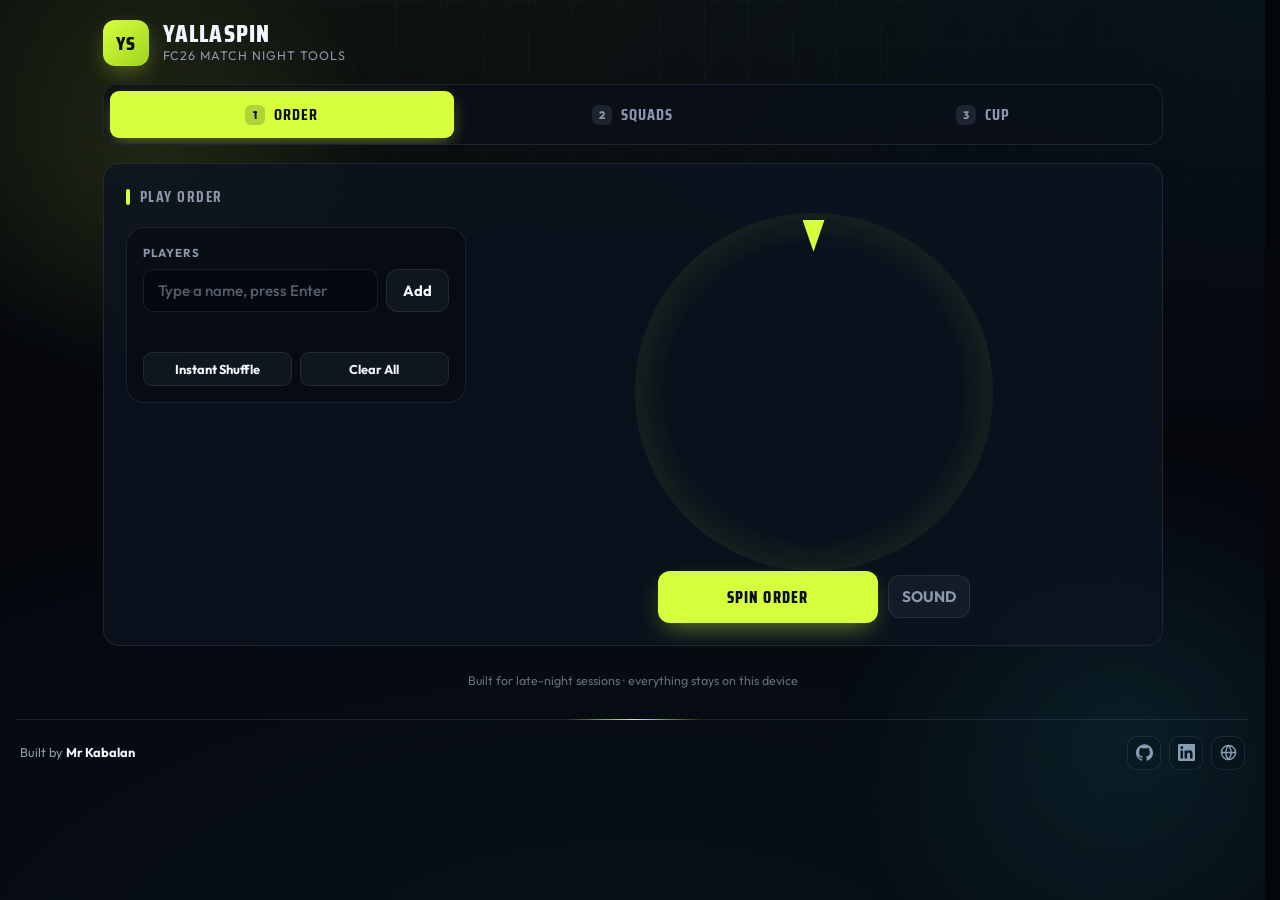
==== commit fdd33754: "polish order tab: compact wheel, scrollable lists, 4-col order grid with generated badge colors" ====
--- a/index.html
+++ b/index.html
@@ -1,15 +1,15 @@
-<!DOCTYPE html>
+﻿<!DOCTYPE html>
 <html lang="en">
 
 <head>
   <meta charset="UTF-8" />
-  <title>YallaSpin — FC26 Match Night</title>
+  <title>YallaSpin - FC26 Match Night</title>
   <meta name="viewport" content="width=device-width, initial-scale=1" />
   <meta name="description" content="Spin for order, draw your clubs, run the cup. YallaSpin sets up your FC26 match night in seconds." />
   <meta name="theme-color" content="#05070d" />
   <link rel="icon"
     href="data:image/svg+xml,%3Csvg xmlns='http://www.w3.org/2000/svg' viewBox='0 0 64 64'%3E%3Crect width='64' height='64' rx='14' fill='%23d7ff3e'/%3E%3Ctext x='32' y='42' font-family='Arial Black,sans-serif' font-size='24' font-weight='900' text-anchor='middle' fill='%230a0f1a'%3EYS%3C/text%3E%3C/svg%3E" />
-  <link rel="stylesheet" href="style.css" />
+  <link rel="stylesheet" href="style.css?v=8" />
 </head>
 
 <body>
@@ -43,7 +43,6 @@
       <section class="card">
         <div class="card-header">
           <div class="card-title">Play Order</div>
-          <div class="card-sub">Spin the wheel to decide who plays in what order</div>
         </div>
         <div class="card-body">
           <div class="wheel-layout">
@@ -72,8 +71,6 @@
                 <button type="button" id="spin-wheel-btn" class="btn-primary">Spin Order</button>
                 <button type="button" id="mute-sound-btn" class="icon-toggle" title="Toggle sound">SOUND</button>
               </div>
-              <p class="wheel-hint" id="wheel-hint">Each spin locks in the next pick. Last player gets the final spot
-                automatically.</p>
             </div>
           </div>
 
@@ -267,7 +264,23 @@
 
   <canvas id="confetti-canvas"></canvas>
 
-  <script type="module" src="main.js"></script>
+  <!-- ========= FOOTER ========= -->
+  <footer class="site-footer">
+    <p class="footer-credit">Built by <a href="https://mrkabalan.dev" target="_blank" rel="noopener">Mr Kabalan</a></p>
+    <nav class="footer-links" aria-label="Social links">
+      <a href="https://github.com/MrKabalan04" target="_blank" rel="noopener" aria-label="GitHub" title="GitHub">
+        <svg viewBox="0 0 24 24" fill="currentColor" aria-hidden="true"><path d="M12 .297c-6.63 0-12 5.373-12 12 0 5.303 3.438 9.8 8.205 11.385.6.113.82-.258.82-.577 0-.285-.01-1.04-.015-2.04-3.338.724-4.042-1.61-4.042-1.61C4.422 18.07 3.633 17.7 3.633 17.7c-1.087-.744.084-.729.084-.729 1.205.084 1.838 1.236 1.838 1.236 1.07 1.835 2.809 1.305 3.495.998.108-.776.417-1.305.76-1.605-2.665-.3-5.466-1.332-5.466-5.93 0-1.31.465-2.38 1.235-3.22-.135-.303-.54-1.523.105-3.176 0 0 1.005-.322 3.3 1.23.96-.267 1.98-.399 3-.405 1.02.006 2.04.138 3 .405 2.28-1.552 3.285-1.23 3.285-1.23.645 1.653.24 2.873.12 3.176.765.84 1.23 1.91 1.23 3.22 0 4.61-2.805 5.625-5.475 5.92.42.36.81 1.096.81 2.22 0 1.606-.015 2.896-.015 3.286 0 .315.21.69.825.57C20.565 22.092 24 17.592 24 12.297c0-6.627-5.373-12-12-12"/></svg>
+      </a>
+      <a href="https://www.linkedin.com/in/mrkabalan" target="_blank" rel="noopener" aria-label="LinkedIn" title="LinkedIn">
+        <svg viewBox="0 0 24 24" fill="currentColor" aria-hidden="true"><path d="M20.447 20.452h-3.554v-5.569c0-1.328-.027-3.037-1.852-3.037-1.853 0-2.136 1.445-2.136 2.939v5.667H9.351V9h3.414v1.561h.046c.477-.9 1.637-1.85 3.37-1.85 3.601 0 4.267 2.37 4.267 5.455v6.286zM5.337 7.433c-1.144 0-2.063-.926-2.063-2.065 0-1.138.92-2.063 2.063-2.063 1.14 0 2.064.925 2.064 2.063 0 1.139-.925 2.065-2.064 2.065zm1.782 13.019H3.555V9h3.564v11.452zM22.225 0H1.771C.792 0 0 .774 0 1.729v20.542C0 23.227.792 24 1.771 24h20.451C23.2 24 24 23.227 24 22.271V1.729C24 .774 23.2 0 22.222 0h.003z"/></svg>
+      </a>
+      <a href="https://mrkabalan.dev" target="_blank" rel="noopener" aria-label="Portfolio" title="Portfolio">
+        <svg viewBox="0 0 24 24" fill="none" stroke="currentColor" stroke-width="2" stroke-linecap="round" stroke-linejoin="round" aria-hidden="true"><circle cx="12" cy="12" r="10"/><path d="M2 12h20"/><path d="M12 2a15.3 15.3 0 0 1 4 10 15.3 15.3 0 0 1-4 10 15.3 15.3 0 0 1-4-10 15.3 15.3 0 0 1 4-10z"/></svg>
+      </a>
+    </nav>
+  </footer>
+
+  <script type="module" src="main.js?v=8"></script>
 </body>
 
 </html>
--- a/style.css
+++ b/style.css
@@ -595,13 +595,31 @@
 @media (max-width: 820px) {
   .wheel-layout {
     grid-template-columns: 1fr;
-  }
+    gap: 18px;
+  }
+
+  .wheel-stage {
+    order: -1;
+  }
+}
+
+.roster-column {
+  background: rgba(5, 7, 13, 0.45);
+  border: 1px solid var(--line);
+  border-radius: 18px;
+  padding: 16px;
 }
 
 .roster-list {
   display: flex;
   flex-direction: column;
   gap: 8px;
+  max-height: 222px;
+  overflow-y: auto;
+  overscroll-behavior: contain;
+  scrollbar-width: thin;
+  scrollbar-color: rgba(215, 255, 62, 0.3) transparent;
+  padding-right: 5px;
 }
 
 .roster-item {
@@ -679,13 +697,13 @@
   display: flex;
   flex-direction: column;
   align-items: center;
-  gap: 20px;
+  gap: 14px;
 }
 
 .wheel-canvas-wrap {
   position: relative;
   width: 100%;
-  max-width: 420px;
+  max-width: 330px;
   aspect-ratio: 1;
 }
 
@@ -697,11 +715,11 @@
 
 .wheel-pointer {
   position: absolute;
-  top: -8px;
+  top: -7px;
   left: 50%;
   transform: translateX(-50%);
-  width: 26px;
-  height: 38px;
+  width: 22px;
+  height: 32px;
   background: var(--volt);
   clip-path: polygon(0% 0%, 100% 0%, 50% 100%);
   z-index: 10;
@@ -733,64 +751,74 @@
   background: var(--volt-soft);
 }
 
-.wheel-hint {
-  font-size: 0.8rem;
-  color: var(--dim);
-  text-align: center;
-}
-
 /* Order results */
 .order-panel {
   margin-top: 18px;
 }
 
 .order-list {
-  display: flex;
-  flex-direction: column;
-  gap: 8px;
+  display: grid;
+  grid-template-columns: repeat(4, 1fr);
+  gap: 10px;
+  max-height: 420px;
+  overflow-y: auto;
+  overscroll-behavior: contain;
+  scrollbar-width: thin;
+  scrollbar-color: rgba(56, 225, 255, 0.3) transparent;
 }
 
 .order-row {
   display: flex;
   align-items: center;
-  gap: 14px;
-  padding: 12px 16px;
+  gap: 10px;
+  padding: 10px 12px;
   background: rgba(5, 7, 13, 0.5);
   border: 1px solid var(--line);
   border-radius: var(--radius-sm);
-  animation: rowIn 0.3s ease-out backwards;
-}
-
-.rank-badge {
-  width: 34px;
-  height: 34px;
-  border-radius: 10px;
-  display: grid;
-  place-items: center;
+  animation: rowIn 0.25s ease-out backwards;
+}
+
+.order-num {
+  min-width: 28px;
+  height: 28px;
+  padding: 0 6px;
+  display: inline-flex;
+  align-items: center;
+  justify-content: center;
+  border-radius: 9px;
+  background: linear-gradient(135deg, var(--hi, #eef3fb), var(--lo, #c9d4e3));
+  border: 1px solid rgba(10, 15, 26, 0.35);
+  color: #0a0f1a;
   font-family: var(--font-display);
   font-weight: 800;
-  font-size: 1rem;
-  background: rgba(148, 163, 184, 0.12);
-  color: var(--dim);
+  font-size: 0.8rem;
   flex-shrink: 0;
-}
-
-.rank-badge--1 { background: var(--volt); color: #0a0f1a; box-shadow: 0 4px 14px -2px rgba(215, 255, 62, 0.5); }
-.rank-badge--2 { background: var(--silver); color: #0a0f1a; }
-.rank-badge--3 { background: var(--bronze); color: #0a0f1a; }
+  box-shadow: inset 0 1px 0 rgba(255, 255, 255, 0.35);
+}
+
+.order-row:nth-child(1) .order-num {
+  background: linear-gradient(135deg, #e4ff70, var(--volt));
+  border-color: rgba(228, 255, 112, 0.7);
+  color: #0a0f1a;
+  box-shadow: 0 4px 14px -4px rgba(215, 255, 62, 0.55);
+}
+
+.order-row:nth-child(2) .order-num {
+  background: linear-gradient(135deg, #eef3fb, var(--silver));
+  border-color: rgba(238, 243, 251, 0.6);
+  color: #0a0f1a;
+}
+
+.order-row:nth-child(3) .order-num {
+  background: linear-gradient(135deg, #f2b77e, var(--bronze));
+  border-color: rgba(242, 183, 126, 0.6);
+  color: #0a0f1a;
+}
 
 .order-name {
-  font-weight: 700;
-  font-size: 1rem;
+  font-weight: 600;
+  font-size: 0.95rem;
   flex: 1;
-}
-
-.order-tag {
-  font-size: 0.72rem;
-  font-weight: 700;
-  text-transform: uppercase;
-  letter-spacing: 0.08em;
-  color: var(--dim);
 }
 
 .order-actions {
@@ -1989,4 +2017,243 @@
   .score-input.a {
     grid-area: sa;
   }
-}
+
+  .site-footer {
+    justify-content: center;
+    text-align: center;
+  }
+}
+
+/* ========= FOOTER ========= */
+.site-footer {
+  display: flex;
+  align-items: center;
+  justify-content: space-between;
+  gap: 12px;
+  flex-wrap: wrap;
+  margin-top: 28px;
+  padding: 16px 4px 4px;
+  border-top: 1px solid var(--line);
+  position: relative;
+}
+
+.site-footer::before {
+  content: "";
+  position: absolute;
+  top: -1px;
+  left: 50%;
+  transform: translateX(-50%);
+  width: 140px;
+  height: 1px;
+  background: linear-gradient(90deg, transparent, var(--volt), transparent);
+}
+
+.footer-credit {
+  font-size: 0.8rem;
+  color: var(--dim);
+}
+
+.footer-credit a {
+  color: var(--text);
+  font-weight: 700;
+  text-decoration: none;
+  background-image: linear-gradient(var(--volt), var(--volt));
+  background-size: 0% 2px;
+  background-repeat: no-repeat;
+  background-position: left bottom;
+  transition: background-size 0.25s ease, color 0.2s ease;
+}
+
+.footer-credit a:hover {
+  color: var(--volt);
+  background-size: 100% 2px;
+}
+
+.footer-links {
+  display: flex;
+  gap: 8px;
+}
+
+.footer-links a {
+  display: grid;
+  place-items: center;
+  width: 34px;
+  height: 34px;
+  border-radius: 10px;
+  border: 1px solid var(--line);
+  color: var(--dim);
+  background: rgba(5, 7, 13, 0.5);
+  transition: color 0.2s ease, border-color 0.2s ease, transform 0.2s ease, box-shadow 0.2s ease;
+}
+
+.footer-links a:hover {
+  color: var(--volt);
+  border-color: rgba(215, 255, 62, 0.45);
+  transform: translateY(-2px);
+  box-shadow: 0 8px 18px -8px rgba(215, 255, 62, 0.35);
+}
+
+.footer-links svg {
+  width: 17px;
+  height: 17px;
+}
+
+/* ========= AMBIENT LIFE ========= */
+body::after {
+  content: "";
+  position: fixed;
+  inset: 0;
+  pointer-events: none;
+  z-index: 0;
+  background-image:
+    radial-gradient(circle 340px at 12% 18%, rgba(215, 255, 62, 0.10), transparent 70%),
+    radial-gradient(circle 420px at 88% 82%, rgba(56, 225, 255, 0.09), transparent 70%);
+  animation: ambientDrift 26s ease-in-out infinite alternate;
+}
+
+@keyframes ambientDrift {
+  0% {
+    background-position:
+      0 0,
+      0 0;
+  }
+  50% {
+    background-position:
+      90px 60px,
+      -110px -70px;
+  }
+  100% {
+    background-position:
+      -60px -40px,
+      80px 50px;
+  }
+}
+
+button:active:not(:disabled) {
+  transform: scale(0.97);
+}
+
+.btn-primary {
+  position: relative;
+  overflow: hidden;
+}
+
+.btn-primary::after {
+  content: "";
+  position: absolute;
+  top: 0;
+  bottom: 0;
+  left: -70%;
+  width: 45%;
+  background: linear-gradient(105deg, transparent, rgba(255, 255, 255, 0.45), transparent);
+  transform: skewX(-20deg);
+  transition: left 0.55s ease;
+  pointer-events: none;
+}
+
+.btn-primary:hover::after {
+  left: 135%;
+}
+
+.roster-item {
+  transition: transform 0.2s ease, border-color 0.2s ease, box-shadow 0.2s ease;
+}
+
+.roster-item:hover {
+  transform: translateX(3px);
+}
+
+.roster-item:focus-within {
+  border-color: rgba(215, 255, 62, 0.45);
+  box-shadow: 0 0 0 3px rgba(215, 255, 62, 0.07);
+}
+
+.roster-dot {
+  transition: transform 0.2s ease;
+}
+
+.roster-item:hover .roster-dot {
+  transform: scale(1.35);
+}
+
+.order-row {
+  transition: transform 0.2s ease, background 0.2s ease, border-color 0.2s ease;
+}
+
+.order-row:hover {
+  transform: translateX(4px);
+}
+
+.wheel-canvas-wrap::after {
+  content: "";
+  position: absolute;
+  inset: -14px;
+  border-radius: 50%;
+  background: radial-gradient(circle, rgba(215, 255, 62, 0) 58%, rgba(215, 255, 62, 0.16) 74%, transparent 78%);
+  opacity: 0.45;
+  transition: opacity 0.4s ease;
+  pointer-events: none;
+}
+
+.wheel-canvas-wrap.is-live::after {
+  opacity: 1;
+  animation: haloPulse 1.2s ease-in-out infinite;
+}
+
+@keyframes haloPulse {
+  50% {
+    transform: scale(1.04);
+  }
+}
+
+.wheel-pointer {
+  transform-origin: top center;
+  transition: transform 0.15s ease;
+}
+
+.wheel-canvas-wrap.is-live .wheel-pointer {
+  animation: tickBounce 0.16s ease-in-out infinite alternate;
+}
+
+@keyframes tickBounce {
+  to {
+    transform: translateX(-50%) rotate(9deg);
+  }
+}
+
+@media (prefers-reduced-motion: reduce) {
+
+  body::after,
+  .wheel-canvas-wrap.is-live::after,
+  .wheel-canvas-wrap.is-live .wheel-pointer {
+    animation: none !important;
+  }
+}
+
+@media (max-width: 560px) {
+  .wheel-canvas-wrap {
+    max-width: 270px;
+  }
+}
+
+.roster-list::-webkit-scrollbar,
+.order-list::-webkit-scrollbar {
+  width: 6px;
+}
+
+.roster-list::-webkit-scrollbar-track,
+.order-list::-webkit-scrollbar-track {
+  background: rgba(148, 163, 184, 0.06);
+  border-radius: 999px;
+}
+
+.roster-list::-webkit-scrollbar-thumb,
+.order-list::-webkit-scrollbar-thumb {
+  background: rgba(215, 255, 62, 0.3);
+  border-radius: 999px;
+}
+
+.roster-list::-webkit-scrollbar-thumb:hover,
+.order-list::-webkit-scrollbar-thumb:hover {
+  background: rgba(215, 255, 62, 0.55);
+}
